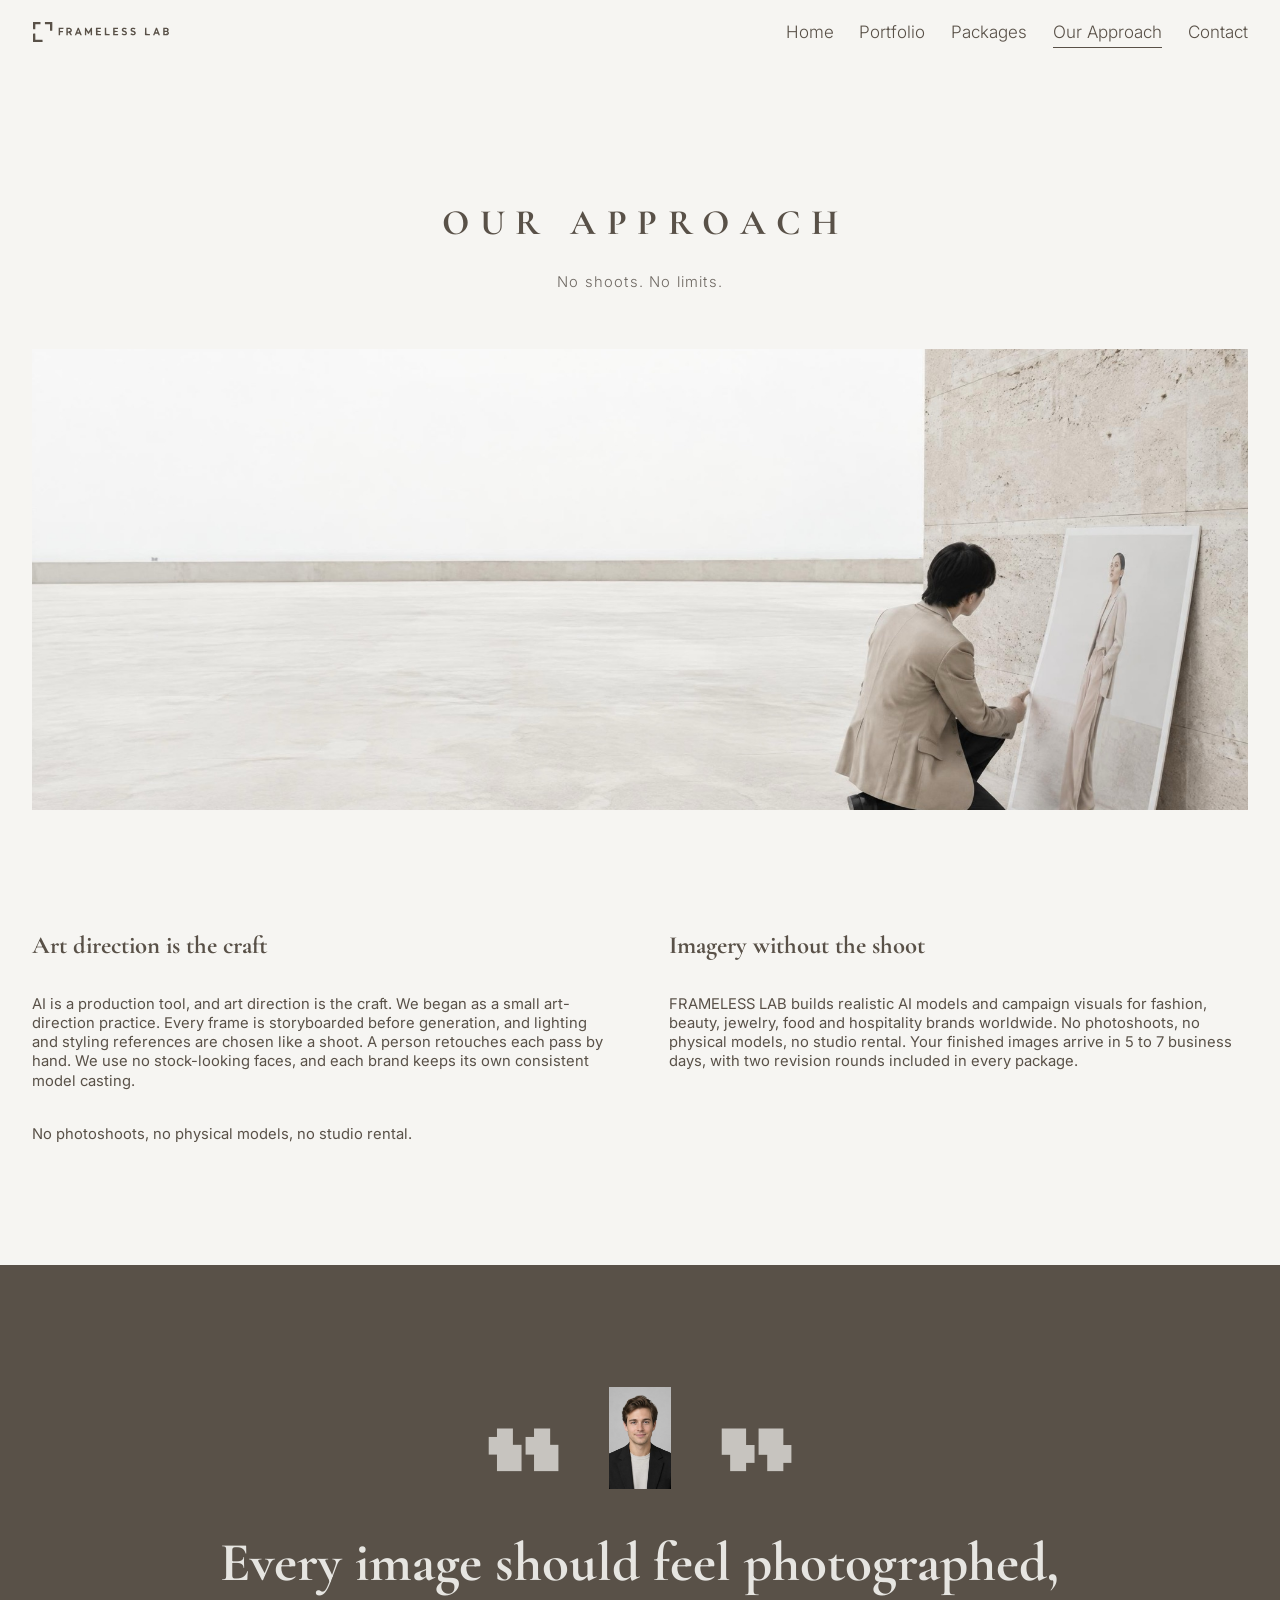
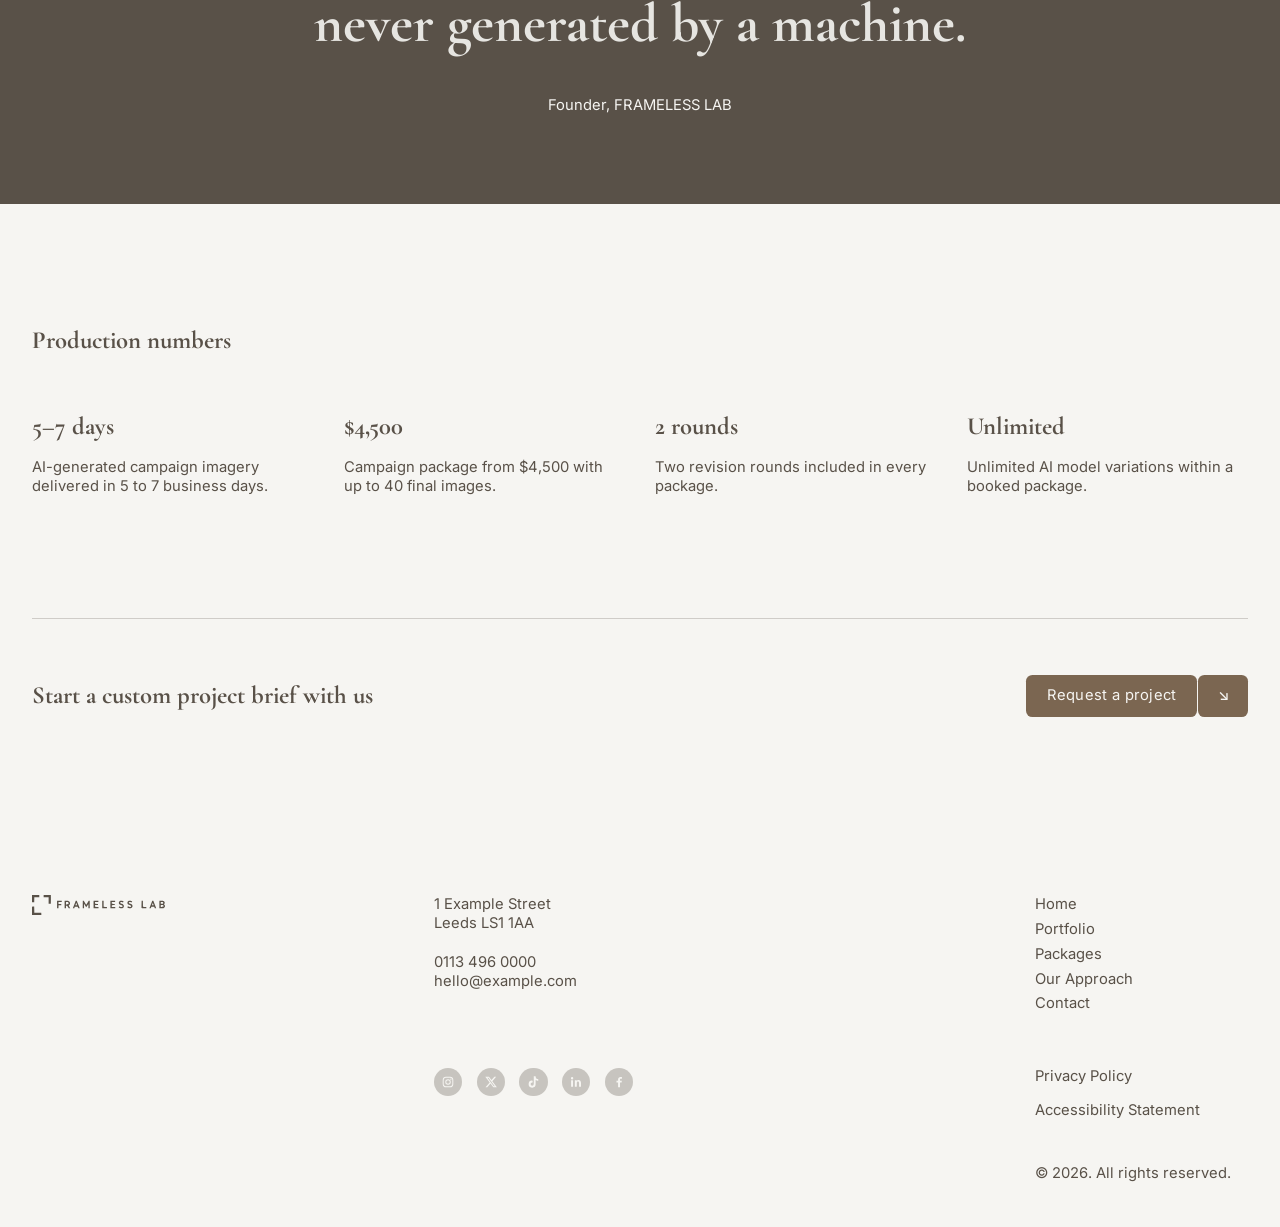
==== approach.html @ a217ab6e "FRAMELESS LAB site: standalone rebuild of the Wix site Co-Authored-By: Claude Fable 5.2 <noreply@ant" ====
<!doctype html>
<html lang="en">
<head>
<meta charset="utf-8">
<meta name="viewport" content="width=device-width, initial-scale=1">
<title>Our Approach | FRAMELESS LAB</title>
<meta name="description" content="How FRAMELESS LAB works: art direction first, AI as a production tool, every frame storyboarded and retouched by hand.">
<meta property="og:title" content="Our Approach | FRAMELESS LAB">
<meta property="og:description" content="How FRAMELESS LAB works: art direction first, AI as a production tool, every frame storyboarded and retouched by hand.">
<meta property="og:image" content="images/hero.jpg">
<meta name="theme-color" content="#595148">
<link rel="preconnect" href="https://fonts.googleapis.com">
<link rel="preconnect" href="https://fonts.gstatic.com" crossorigin>
<link href="https://fonts.googleapis.com/css2?family=Cormorant+Garamond:wght@600;700&family=Inter:wght@300;400;500&family=Pixelify+Sans:wght@700&display=swap" rel="stylesheet">
<link rel="stylesheet" href="css/style.css">
</head>
<body class="">
<script src="js/site.js"></script>
<main>
<section class="page-top wrap">
  <div class="page-title">
    <h1>Our Approach</h1>
    <p>No shoots. No limits.</p>
  </div>
  <div class="approach__banner reveal"><img class="cover" src="images/work-extra.jpg" alt="An art director kneeling beside a large canvas in a bright, empty studio" width="2000" height="1125"></div>
</section>

<section class="section wrap split">
  <div class="reveal">
    <h2 class="serif">Art direction is the craft</h2>
    <p style="margin-top:2.3rem">AI is a production tool, and art direction is the craft. We began as a small art-direction practice. Every frame is storyboarded before generation, and lighting and styling references are chosen like a shoot. A person retouches each pass by hand. We use no stock-looking faces, and each brand keeps its own consistent model casting.</p>
    <p style="margin-top:2.3rem">No photoshoots, no physical models, no studio rental.</p>
  </div>
  <div class="reveal">
    <h2 class="serif">Imagery without the shoot</h2>
    <p style="margin-top:2.3rem">FRAMELESS LAB builds realistic AI models and campaign visuals for fashion, beauty, jewelry, food and hospitality brands worldwide. No photoshoots, no physical models, no studio rental. Your finished images arrive in 5 to 7 business days, with two revision rounds included in every package.</p>
  </div>
</section>

<div class="dark" style="padding-top:var(--section)">
<figure class="quote wrap  reveal">
  <div class="quote__top"><span class="quote__mark" aria-hidden="true">“</span><img src="images/founder.jpg" alt="Founder of FRAMELESS LAB" width="266" height="400" loading="lazy"><span class="quote__mark" aria-hidden="true">”</span></div>
  <blockquote>Every image should feel photographed, never generated by a machine.</blockquote>
  <figcaption>Founder, FRAMELESS LAB</figcaption>
</figure>
</div>

<section class="section wrap" aria-labelledby="numbers-h">
  <h2 class="serif" id="numbers-h">Production numbers</h2>
  <ul class="numbers">
    <li class="reveal"><h3 class="serif">5–7 days</h3><p>AI-generated campaign imagery delivered in 5 to 7 business days.</p></li>
    <li class="reveal"><h3 class="serif">$4,500</h3><p>Campaign package from $4,500 with up to 40 final images.</p></li>
    <li class="reveal"><h3 class="serif">2 rounds</h3><p>Two revision rounds included in every package.</p></li>
    <li class="reveal"><h3 class="serif">Unlimited</h3><p>Unlimited AI model variations within a booked package.</p></li>
  </ul>
</section>

<section class="wrap" style="padding-bottom:var(--section)">
  <div class="cta-row">
    <h2 class="serif">Start a custom project brief with us</h2>
    <a class="btn " href="contact.html"><span>Request a project</span><span class="arrow" aria-hidden="true"><i>↘</i></span></a>
  </div>
</section>
</main>
</body>
</html>
---- css/style.css ----
/* FRAMELESS LAB — site styles
   Palette and type are taken from the original Wix site. */

:root {
  --cream: #f6f5f2;
  --brown: #595148;
  --beige: #c7c4bf;
  --sand: #e6e5e1;
  --accent: #7b6651;
  --muted: #6e6862;
  --line: rgba(89, 81, 72, 0.25);

  --serif: "Cormorant Garamond", "Times New Roman", serif;
  --sans: "Inter", "Helvetica Neue", Helvetica, Arial, sans-serif;
  --heebo: "Heebo", "Inter", Arial, sans-serif;

  --gutter: clamp(20px, 2.5vw, 48px);
  --section: clamp(72px, 9.5vw, 150px);
  --header-h: 64px;
  --radius: 0.43rem;
}

*,
*::before,
*::after { box-sizing: border-box; }

html {
  font-size: clamp(14px, 0.6vw + 7.1px, 17px);
  scroll-behavior: smooth;
  scroll-padding-top: var(--header-h);
  -webkit-text-size-adjust: 100%;
}

body {
  margin: 0;
  background: var(--cream);
  color: var(--brown);
  font-family: var(--sans);
  font-size: 1rem;
  line-height: 1.3;
  -webkit-font-smoothing: antialiased;
  overflow-x: hidden;
}

img { display: block; max-width: 100%; }
a { color: inherit; text-decoration: none; }
h1, h2, h3, p, ul, figure { margin: 0; }
ul { padding: 0; list-style: none; }
button { font: inherit; color: inherit; background: none; border: 0; padding: 0; cursor: pointer; }
:focus-visible { outline: 2px solid currentColor; outline-offset: 3px; }

.wrap { padding-inline: var(--gutter); }
.serif { font-family: var(--serif); font-weight: 700; font-size: clamp(1.4rem, 1.15rem + 0.6vw, 1.714rem); line-height: 1.2; }
.label { font-weight: 500; font-size: 1.071rem; line-height: 1.35; }
.accent { color: var(--accent); }
.sr-only { position: absolute; width: 1px; height: 1px; overflow: hidden; clip-path: inset(50%); white-space: nowrap; }

/* ---------- Header ---------- */
.site-header {
  position: fixed; inset: 0 0 auto 0; z-index: 50;
  height: var(--header-h);
  display: flex; align-items: center; justify-content: space-between;
  padding-inline: var(--gutter);
  color: var(--brown);
  transition: background-color 0.3s, color 0.3s, box-shadow 0.3s;
}
.hdr-light .site-header { color: var(--cream); }
.site-header.is-scrolled {
  background: rgba(89, 81, 72, 0.94);
  color: var(--cream);
  backdrop-filter: blur(8px);
}
.logo {
  display: block; width: 9.4rem; aspect-ratio: 1040 / 153;
  background: currentColor;
  -webkit-mask: url(../images/logo.svg) center / contain no-repeat;
  mask: url(../images/logo.svg) center / contain no-repeat;
}
.brand { transition: opacity 0.3s; }
.home .site-header:not(.is-scrolled) .brand { opacity: 0; pointer-events: none; }

.nav { display: flex; gap: 1.75rem; font-size: 1.156rem; font-weight: 300; }
.nav a { position: relative; padding-block: 0.3rem; }
.nav a::after {
  content: ""; position: absolute; inset: auto 0 0 0; height: 1px; background: currentColor;
  transform: scaleX(0); transform-origin: left; transition: transform 0.3s;
}
.nav a:hover::after, .nav a[aria-current="page"]::after { transform: scaleX(1); }

.menu-btn { display: none; width: 44px; height: 44px; margin-inline-end: -10px; position: relative; }
.menu-btn span, .menu-btn::before, .menu-btn::after {
  content: ""; position: absolute; left: 10px; right: 10px; height: 1px; background: currentColor;
  transition: transform 0.3s, opacity 0.2s;
}
.menu-btn::before { top: 15px; }
.menu-btn span { top: 22px; }
.menu-btn::after { top: 29px; }
.menu-open .menu-btn::before { transform: translateY(7px) rotate(45deg); }
.menu-open .menu-btn::after { transform: translateY(-7px) rotate(-45deg); }
.menu-open .menu-btn span { opacity: 0; }

.mobile-menu {
  position: fixed; inset: 0; z-index: 40;
  background: var(--cream); color: var(--brown);
  display: flex; flex-direction: column; align-items: flex-end; gap: 1.1rem;
  padding: calc(var(--header-h) + 24px) var(--gutter) 32px;
  font-family: var(--serif); font-weight: 600; font-size: 2rem;
  opacity: 0; visibility: hidden; transition: opacity 0.3s, visibility 0.3s;
}
.menu-open .mobile-menu { opacity: 1; visibility: visible; }
.menu-open .site-header { color: var(--brown); background: transparent; backdrop-filter: none; }
.menu-open .home .site-header .brand, .menu-open .site-header .brand { opacity: 1; pointer-events: auto; }
.menu-open { overflow: hidden; }

/* ---------- Buttons ---------- */
.btn {
  display: inline-flex; align-items: stretch; gap: 1px;
  font-size: 1rem; letter-spacing: 0.02em; line-height: 1.3;
  --bg: var(--accent); --fg: var(--cream);
}
.btn > span {
  display: flex; align-items: center; background: var(--bg); color: var(--fg);
  border-radius: var(--radius); padding: 0.78rem 1.4rem; transition: filter 0.2s;
}
.btn > .arrow { padding-inline: 1.3rem; font-weight: 500; }
.btn .arrow i { font-style: normal; display: block; transition: transform 0.25s; }
.btn:hover > span { filter: brightness(0.93); }
.btn:hover .arrow i { transform: translate(2px, 2px); }
.btn--beige { --bg: var(--beige); --fg: var(--cream); }
.btn--cream { --bg: var(--cream); --fg: var(--accent); }
.btn--plain > span:first-child { padding-inline: 1.5rem; }

/* ---------- Sections ---------- */
.section { padding-block: var(--section); }
.dark { background: var(--brown); color: var(--cream); }
.dark .soft { color: var(--beige); }
.page-top { padding-top: calc(var(--header-h) + clamp(24px, 4vw, 64px)); }

.split { display: grid; grid-template-columns: 1fr 1fr; gap: clamp(28px, 4.6vw, 66px); align-items: start; }
.split--center { align-items: center; }
.cover { width: 100%; height: 100%; object-fit: cover; }
.stack > * + * { margin-top: 1.3rem; }

/* ---------- Home: hero ---------- */
.hero { position: relative; height: clamp(520px, 44.7vw, 860px); color: var(--cream); overflow: hidden; }
.hero img { position: absolute; inset: 0; width: 100%; height: 100%; object-fit: cover; object-position: 50% 30%; }
.hero::after { content: ""; position: absolute; inset: 0; background: linear-gradient(90deg, rgba(40, 34, 28, 0.28), transparent 60%); }
.hero__inner {
  position: relative; z-index: 1; height: 100%;
  display: flex; flex-direction: column; justify-content: space-between;
  padding: clamp(84px, 6.5vw, 100px) var(--gutter) clamp(40px, 5vw, 76px);
}
.hero h1 { font-family: var(--serif); font-weight: 700; font-size: clamp(2.7rem, 5.06vw, 6rem); line-height: 1; letter-spacing: 0.005em; margin-left: -0.12em; }
.hero__tag { margin-top: 0.6rem; font-size: clamp(1.07rem, 1.42vw, 1.4rem); }

/* ---------- Home: about ---------- */
.about__img { aspect-ratio: 653 / 659; }
.about__text { align-self: center; max-width: 34rem; }
.about__text p { font-family: var(--serif); font-weight: 700; font-size: clamp(1.3rem, 1.1rem + 0.6vw, 1.714rem); line-height: 1.2; color: var(--beige); margin-top: clamp(1.4rem, 4.4vw, 4rem); }

/* ---------- Quote ---------- */
.quote { text-align: center; padding-block: 0 clamp(64px, 7vw, 110px); }
.quote__top { display: flex; align-items: center; justify-content: center; gap: clamp(20px, 3vw, 44px); margin-bottom: clamp(24px, 3.5vw, 52px); }
.quote__mark { font-family: "Pixelify Sans", var(--sans); font-weight: 700; font-size: clamp(8rem, 15vw, 15.5rem); line-height: 1; height: 0.36em; display: flex; align-items: flex-start; margin-top: -0.1em; color: var(--beige); user-select: none; }
.quote__top img { width: clamp(56px, 4.9vw, 78px); height: auto; aspect-ratio: 71 / 115; object-fit: cover; }
.quote blockquote { margin: 0 auto; max-width: 61rem; font-family: var(--serif); font-weight: 700; font-size: clamp(1.95rem, 4.3vw, 5rem); line-height: 1.1; color: var(--sand); text-wrap: balance; }
.quote figcaption { margin-top: clamp(24px, 3.2vw, 48px); }
.on-cream.quote blockquote { color: var(--brown); }
.on-cream .quote__mark { color: var(--beige); }

/* ---------- Home: services ---------- */
.services__grid { display: grid; grid-template-columns: repeat(3, 1fr); gap: clamp(40px, 5.2vw, 76px) clamp(24px, 2.4vw, 36px); margin-top: clamp(48px, 9vw, 130px); }
.service svg { width: 16px; height: 16px; fill: var(--beige); margin-bottom: 1.6rem; display: block; }
.service p { margin-top: 1.1rem; color: var(--beige); max-width: 27.5rem; }

/* ---------- Home: selected work ---------- */
.work { padding-top: clamp(24px, 2vw, 32px); }
.work__item { display: block; margin-top: 1.5rem; }
.work__item + .work__item { margin-top: clamp(36px, 4.6vw, 68px); }
.work__item .frame { overflow: hidden; aspect-ratio: 1374 / 781; }
.work__item img { transition: transform 1.2s cubic-bezier(0.2, 0.7, 0.2, 1); }
.work__item:hover img { transform: scale(1.025); }
.work__cap { display: flex; justify-content: space-between; margin-top: 1rem; }
.work__cap span:last-child { color: var(--beige); }
.work .btn { margin-top: clamp(40px, 4.6vw, 68px); }
.band { aspect-ratio: 1447 / 457; min-height: 220px; width: 100%; }
.pixels {
  height: 26px; background-color: var(--cream);
  background-image: url("data:image/svg+xml,%3Csvg xmlns='http://www.w3.org/2000/svg' width='360' height='26' fill='%23595148'%3E%3Cpath d='M6 2h5v5H6zM40 4h5v5h-5zM88 0h5v5h-5zM93 5h5v5h-5zM142 3h5v5h-5zM196 1h5v5h-5zM201 6h5v5h-5zM250 4h5v5h-5zM301 2h5v5h-5zM338 5h5v5h-5z'/%3E%3Cpath opacity='.45' d='M22 9h5v5h-5zM64 2h5v5h-5zM118 8h5v5h-5zM170 6h5v5h-5zM226 9h5v5h-5zM276 1h5v5h-5zM320 9h5v5h-5z'/%3E%3Cpath opacity='.2' d='M12 15h5v5h-5zM78 14h5v5h-5zM150 16h5v5h-5zM212 15h5v5h-5zM290 14h5v5h-5z'/%3E%3C/svg%3E");
  background-repeat: repeat-x;
}
.pro__img { aspect-ratio: 889 / 498; }
.pro { grid-template-columns: 1.92fr 1fr; }

/* ---------- Footer ---------- */
.site-footer { padding: clamp(48px, 4.4vw, 64px) var(--gutter) clamp(32px, 3.4vw, 52px); display: grid; grid-template-columns: 1.3fr 2fr 0.75fr; gap: 32px; line-height: 1.3; }
.site-footer .logo { width: 9rem; }
.site-footer address { font-style: normal; }
.site-footer address p + p { margin-top: 1.3rem; }
.site-footer a:hover { text-decoration: underline; text-underline-offset: 3px; }
.social { display: flex; gap: 1rem; margin-top: 5.2rem; }
.social a { width: 1.9rem; height: 1.9rem; border-radius: 50%; background: var(--beige); color: var(--cream); display: grid; place-items: center; transition: background-color 0.2s; }
.social a:hover { background: var(--accent); }
.social svg { width: 0.95rem; height: 0.95rem; fill: currentColor; }
.footer__nav li + li { margin-top: 0.38rem; }
.footer__legal { margin-top: 3.6rem; }
.footer__legal p + p { margin-top: 1rem; }
.footer__legal p:last-child { margin-top: 3rem; }

/* ---------- Portfolio ---------- */
.page-title { text-align: center; padding-top: clamp(40px, 7vw, 100px); }
.page-title h1 { font-family: var(--serif); font-weight: 700; font-size: clamp(1.7rem, 2.8vw, 2.9rem); letter-spacing: 0.3em; margin-right: -0.3em; text-transform: uppercase; line-height: 1; }
.page-title p { margin-top: 2.2rem; font-weight: 300; letter-spacing: 0.08em; color: var(--muted); }

.carousel { position: relative; margin-top: clamp(32px, 3.8vw, 56px); padding-inline: clamp(0px, 5vw, 72px); }
.carousel__track {
  display: flex; gap: clamp(16px, 4.4vw, 64px);
  overflow-x: auto; scroll-snap-type: x mandatory; scrollbar-width: none;
  padding-inline: clamp(20px, 7vw, 101px); scroll-padding-inline: clamp(20px, 7vw, 101px);
}
.carousel__track::-webkit-scrollbar { display: none; }
.slide { flex: 0 0 clamp(240px, 27vw, 420px); aspect-ratio: 3 / 4; scroll-snap-align: start; overflow: hidden; cursor: zoom-in; position: relative; }
.slide img { transition: transform 0.9s cubic-bezier(0.2, 0.7, 0.2, 1); }
.slide:hover img { transform: scale(1.03); }
.slide span { position: absolute; left: 12px; bottom: 10px; color: #fff; font-size: 0.85rem; letter-spacing: 0.08em; text-shadow: 0 1px 6px rgba(0, 0, 0, 0.45); }
.carousel__btn {
  position: absolute; top: 50%; z-index: 2; width: 44px; height: 44px; margin-top: -22px;
  border-radius: 50%; background: #fff; color: var(--brown); box-shadow: 0 2px 10px rgba(0, 0, 0, 0.12);
  display: grid; place-items: center; transition: opacity 0.2s, transform 0.2s;
}
.carousel__btn:hover { transform: scale(1.06); }
.carousel__btn[disabled] { opacity: 0; pointer-events: none; }
.carousel__btn svg, .lightbox button svg { width: 18px; height: 18px; fill: none; stroke: currentColor; stroke-width: 1.5; }
.carousel__btn--prev { left: clamp(8px, 5vw + 16px, 124px); }
.carousel__btn--next { right: clamp(8px, 5vw + 16px, 124px); }
.carousel__count { text-align: center; margin-top: 1.6rem; font-weight: 300; letter-spacing: 0.12em; color: var(--muted); }

.lightbox { position: fixed; inset: 0; z-index: 100; background: rgba(40, 35, 30, 0.96); color: var(--cream); display: none; align-items: center; justify-content: center; }
.lightbox.is-open { display: flex; }
.lightbox img { max-width: min(92vw, 1100px); max-height: 86vh; object-fit: contain; }
.lightbox button { position: absolute; width: 48px; height: 48px; display: grid; place-items: center; }
.lightbox .lb-close { top: 12px; right: 12px; }
.lightbox .lb-prev { left: 8px; top: 50%; margin-top: -24px; }
.lightbox .lb-next { right: 8px; top: 50%; margin-top: -24px; }
.lightbox .lb-count { position: absolute; bottom: 16px; left: 0; right: 0; text-align: center; font-weight: 300; letter-spacing: 0.12em; }

.numbers { display: grid; grid-template-columns: repeat(4, 1fr); gap: 32px clamp(20px, 2.4vw, 36px); margin-top: clamp(36px, 4.4vw, 64px); }
.numbers p { margin-top: 1.1rem; max-width: 20rem; }

.packages { display: grid; grid-template-columns: 1fr 1fr; gap: clamp(36px, 2.4vw, 36px); margin-top: clamp(36px, 4.4vw, 64px); }
.package .frame { aspect-ratio: 668 / 547; overflow: hidden; margin-bottom: 1.4rem; }
.package .label { margin-top: 1.4rem; }
.package ul { margin-top: 1.4rem; padding-left: 1.9rem; list-style: disc; }
.packages__note { margin-top: clamp(40px, 5.6vw, 84px); max-width: 87rem; }
.packages__note + .btn { margin-top: clamp(32px, 4.4vw, 64px); }

/* ---------- Packages / services page (Heebo, bilingual) ---------- */
.svc { font-family: var(--heebo); font-weight: 300; font-size: 1.156rem; line-height: 1.7; letter-spacing: 0.01em; --pad: clamp(20px, 7.9vw, 114px); }
.svc [hidden] { display: none !important; }
.svc__pad { padding-inline: var(--pad); }
.lang { display: inline-flex; gap: 0.9rem; font-size: 0.87rem; letter-spacing: 0.2em; color: var(--accent); font-weight: 400; }
.lang button { letter-spacing: inherit; opacity: 0.55; padding-block: 4px; border-bottom: 1px solid transparent; }
.lang button[aria-pressed="true"] { opacity: 1; border-color: currentColor; }
.svc__intro { padding-top: clamp(32px, 6vw, 88px); }
.svc__eyebrow { margin-top: 1.6rem; font-size: 0.9rem; letter-spacing: 0.2em; color: var(--accent); font-weight: 400; }
.svc h1 { margin-top: 1.4rem; font-weight: 500; font-size: clamp(2.3rem, 3.8vw, 3.6rem); line-height: 1.2; letter-spacing: 0.02em; text-transform: uppercase; }
.svc [lang="he"] h1, .svc [lang="he"] h2, .svc [lang="he"] h3 { letter-spacing: 0; }
.svc__tag { margin-top: 1.2rem; font-size: clamp(1.2rem, 1.58vw, 1.5rem); font-weight: 400; color: var(--muted); line-height: 1.4; }
.svc__lead { margin-top: 1.6rem; max-width: 36rem; }
.svc__grid { display: grid; grid-template-columns: 537fr 678fr; gap: clamp(32px, 9.8vw, 141px); align-items: center; margin-top: clamp(40px, 7.9vw, 114px); }
.svc__grid .frame { aspect-ratio: 537 / 665; overflow: hidden; }
.svc__list li + li { margin-top: clamp(1.8rem, 3.6vw, 3.3rem); }
.svc h3 { font-weight: 500; font-size: clamp(1.35rem, 1.74vw, 1.6rem); line-height: 1.4; letter-spacing: 0.04em; }
.svc__list p { margin-top: 0.8rem; color: var(--muted); max-width: 32rem; font-size: 1.084rem; line-height: 1.6; }
.svc__personal { display: grid; grid-template-columns: 537fr 678fr; gap: clamp(32px, 9.8vw, 141px); margin-top: clamp(56px, 11vw, 164px); padding-bottom: clamp(56px, 9.4vw, 136px); }
.svc__personal > div { grid-column: 2; max-width: 34rem; }
.svc h2 { font-weight: 500; font-size: clamp(1.7rem, 2.53vw, 2.4rem); line-height: 1.3; letter-spacing: 0.02em; }
.svc__personal p { margin-top: 1.7rem; }
.svc__cta { position: relative; min-height: clamp(280px, 28.6vw, 440px); display: grid; place-items: center; text-align: center; color: #fff; background: #000; overflow: hidden; padding: 56px var(--gutter); }
.svc__cta img { position: absolute; inset: 0; width: 100%; height: 100%; object-fit: cover; opacity: 0.5; }
.svc__cta > div { position: relative; }
.svc__cta h2 { letter-spacing: 0.04em; }
.svc__cta .btn { margin-top: 2.6rem; font-family: var(--sans); }
.svc + .section { padding-top: var(--section); }

/* ---------- Approach ---------- */
.approach__banner { aspect-ratio: 1372 / 520; min-height: 240px; margin-top: clamp(36px, 4.4vw, 64px); overflow: hidden; }
.cta-row { display: flex; flex-wrap: wrap; align-items: center; justify-content: space-between; gap: 28px; border-top: 1px solid var(--line); padding-top: clamp(36px, 4.4vw, 64px); }

/* ---------- Contact ---------- */
.contact__banner { aspect-ratio: 1372 / 456; min-height: 200px; overflow: hidden; }
.contact__grid { margin-top: clamp(36px, 4.4vw, 64px); }
.contact__intro p { max-width: 32rem; }
.contact__intro p:first-of-type { margin-top: 1.7rem; }
.contact__intro p + p { margin-top: 1.2rem; }

.form { display: grid; grid-template-columns: 1fr 1fr; gap: 1.5rem 1.6rem; font-size: 14px; }
.form .full { grid-column: 1 / -1; }
.form label, .form legend { display: block; margin-bottom: 7px; padding: 0; }
.form fieldset { border: 0; padding: 0; margin: 0; min-width: 0; }
.form input[type="text"], .form input[type="email"], .form input[type="date"], .form select, .form textarea {
  width: 100%; height: 42px; padding: 0 12px;
  font: inherit; font-size: 16px; color: var(--brown);
  background: var(--cream); border: 1px solid rgba(89, 81, 72, 0.6); border-radius: 0;
  appearance: none; -webkit-appearance: none; transition: border-color 0.2s, box-shadow 0.2s;
}
.form textarea { height: 92px; padding: 10px 12px; resize: vertical; display: block; }
.form select { background-image: url("data:image/svg+xml,%3Csvg xmlns='http://www.w3.org/2000/svg' width='14' height='8' fill='none' stroke='%23595148' stroke-width='1.3'%3E%3Cpath d='M1 1l6 6 6-6'/%3E%3C/svg%3E"); background-repeat: no-repeat; background-position: right 14px center; }
.form :is(input, select, textarea):focus { outline: none; border-color: var(--brown); box-shadow: 0 0 0 1px var(--brown); }
.form ::placeholder { color: rgba(89, 81, 72, 0.6); }
.check { display: flex !important; align-items: center; gap: 12px; font-size: 16px; font-weight: 500; margin: 0 0 12px !important; cursor: pointer; }
.check input { appearance: none; -webkit-appearance: none; width: 16px; height: 16px; margin: 0; border: 1px solid rgba(89, 81, 72, 0.7); display: grid; place-items: center; flex: none; }
.check input:checked { background: var(--accent); border-color: var(--accent); }
.check input:checked::after { content: ""; width: 8px; height: 4px; border: solid var(--cream); border-width: 0 0 1.5px 1.5px; transform: rotate(-45deg) translateY(-1px); }
.form button[type="submit"] { height: 42px; background: var(--accent); color: var(--cream); font-size: 16px; transition: filter 0.2s; }
.form button[type="submit"]:hover { filter: brightness(0.93); }
.form__status { font-size: 15px; min-height: 1.3em; }

.faq { margin-top: clamp(40px, 6vw, 90px); max-width: 68.5rem; }
.faq li { padding-block: 1.9rem; border-bottom: 1px solid var(--line); }
.faq li:first-child { padding-top: 0; }
.faq p { margin-top: 0.9rem; max-width: 52.5rem; }
.craft__img { aspect-ratio: 652 / 496; }
.craft .btn { margin-top: 2.4rem; }

/* ---------- Reveal ---------- */
.js .reveal { opacity: 0; transform: translateY(18px); transition: opacity 0.9s ease, transform 0.9s cubic-bezier(0.2, 0.7, 0.2, 1); }
.js .reveal.is-in { opacity: 1; transform: none; }
@media (prefers-reduced-motion: reduce) {
  html { scroll-behavior: auto; }
  .js .reveal { opacity: 1; transform: none; transition: none; }
  * { transition-duration: 0.01ms !important; }
}

/* ---------- Tablet ---------- */
@media (max-width: 960px) {
  .services__grid { grid-template-columns: repeat(2, 1fr); }
  .numbers { grid-template-columns: repeat(2, 1fr); }
  .site-footer { grid-template-columns: 1fr 1fr; }
  .site-footer > .brand { grid-column: 1 / -1; }
  .pro { grid-template-columns: 1fr 1fr; }
}

/* ---------- Mobile ---------- */
@media (max-width: 720px) {
  :root { --header-h: 56px; }
  .nav { display: none; }
  .menu-btn { display: block; }
  .split, .pro, .packages, .svc__grid, .svc__personal { grid-template-columns: 1fr; }
  .svc__personal > div { grid-column: 1; }
  .hero { height: min(78svh, 640px); min-height: 460px; }
  .hero img { object-position: 58% 30%; }
  .about__text { max-width: none; }
  .about__text p { margin-top: 1rem; }
  .services__grid { grid-template-columns: 1fr; gap: 40px; }
  .service svg { margin-bottom: 1rem; }
  .work__item .frame { aspect-ratio: 4 / 3; }
  .band { aspect-ratio: 4 / 3; }
  .numbers { gap: 28px 20px; }
  .slide { flex-basis: 74vw; }
  .carousel__btn { display: none; }
  .site-footer { grid-template-columns: 1fr; gap: 36px; }
  .social { margin-top: 2rem; }
  .footer__legal { margin-top: 2.2rem; }
  .footer__legal p:last-child { margin-top: 1.6rem; }
  .form { grid-template-columns: 1fr; }
  .contact__banner, .approach__banner { aspect-ratio: 4 / 3; }
  .btn > span { padding-block: 0.9rem; }
  .cta-row { flex-direction: column; align-items: flex-start; }
}
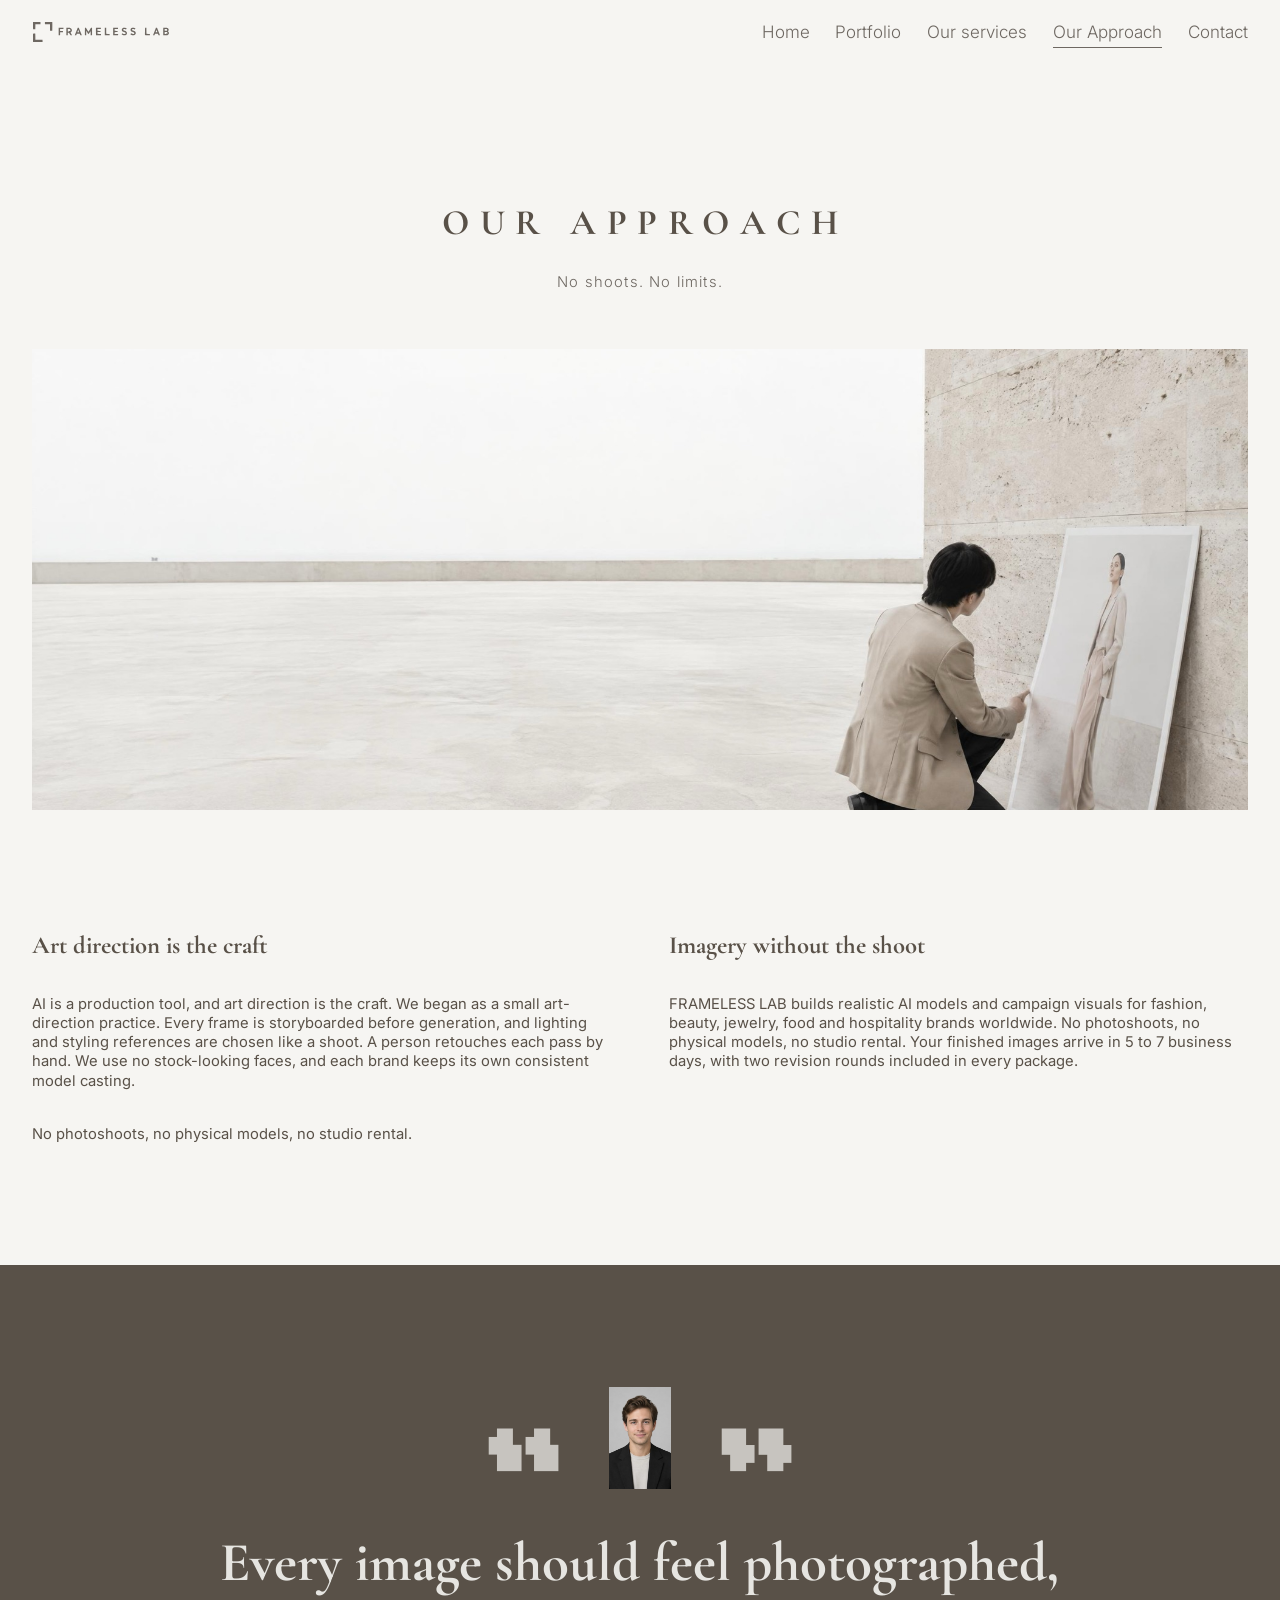
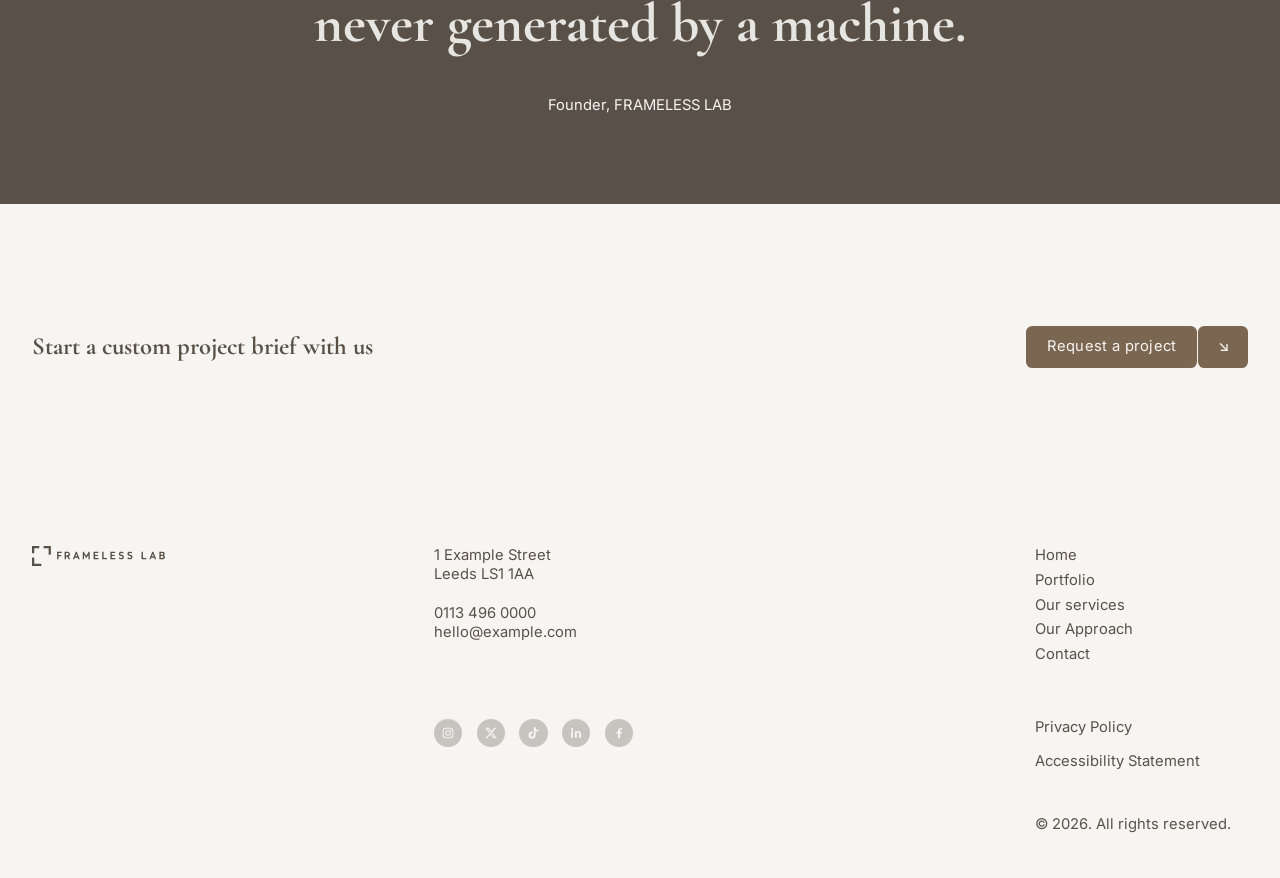
==== commit e48928ea: "Sync with updated Wix site: hero-only home, rename Packages to Our services, trim portfolio and cont" ====
--- a/approach.html
+++ b/approach.html
@@ -45,17 +45,7 @@
 </figure>
 </div>
 
-<section class="section wrap" aria-labelledby="numbers-h">
-  <h2 class="serif" id="numbers-h">Production numbers</h2>
-  <ul class="numbers">
-    <li class="reveal"><h3 class="serif">5–7 days</h3><p>AI-generated campaign imagery delivered in 5 to 7 business days.</p></li>
-    <li class="reveal"><h3 class="serif">$4,500</h3><p>Campaign package from $4,500 with up to 40 final images.</p></li>
-    <li class="reveal"><h3 class="serif">2 rounds</h3><p>Two revision rounds included in every package.</p></li>
-    <li class="reveal"><h3 class="serif">Unlimited</h3><p>Unlimited AI model variations within a booked package.</p></li>
-  </ul>
-</section>
-
-<section class="wrap" style="padding-bottom:var(--section)">
+<section class="wrap" style="padding-block:var(--section)">
   <div class="cta-row">
     <h2 class="serif">Start a custom project brief with us</h2>
     <a class="btn " href="contact.html"><span>Request a project</span><span class="arrow" aria-hidden="true"><i>↘</i></span></a>
--- a/css/style.css
+++ b/css/style.css
@@ -61,7 +61,7 @@
   height: var(--header-h);
   display: flex; align-items: center; justify-content: space-between;
   padding-inline: var(--gutter);
-  color: var(--brown);
+  color: var(--muted);
   transition: background-color 0.3s, color 0.3s, box-shadow 0.3s;
 }
 .hdr-light .site-header { color: var(--cream); }
@@ -285,7 +285,7 @@
 
 /* ---------- Approach ---------- */
 .approach__banner { aspect-ratio: 1372 / 520; min-height: 240px; margin-top: clamp(36px, 4.4vw, 64px); overflow: hidden; }
-.cta-row { display: flex; flex-wrap: wrap; align-items: center; justify-content: space-between; gap: 28px; border-top: 1px solid var(--line); padding-top: clamp(36px, 4.4vw, 64px); }
+.cta-row { display: flex; flex-wrap: wrap; align-items: center; justify-content: space-between; gap: 28px; }
 
 /* ---------- Contact ---------- */
 .contact__banner { aspect-ratio: 1372 / 456; min-height: 200px; overflow: hidden; }
